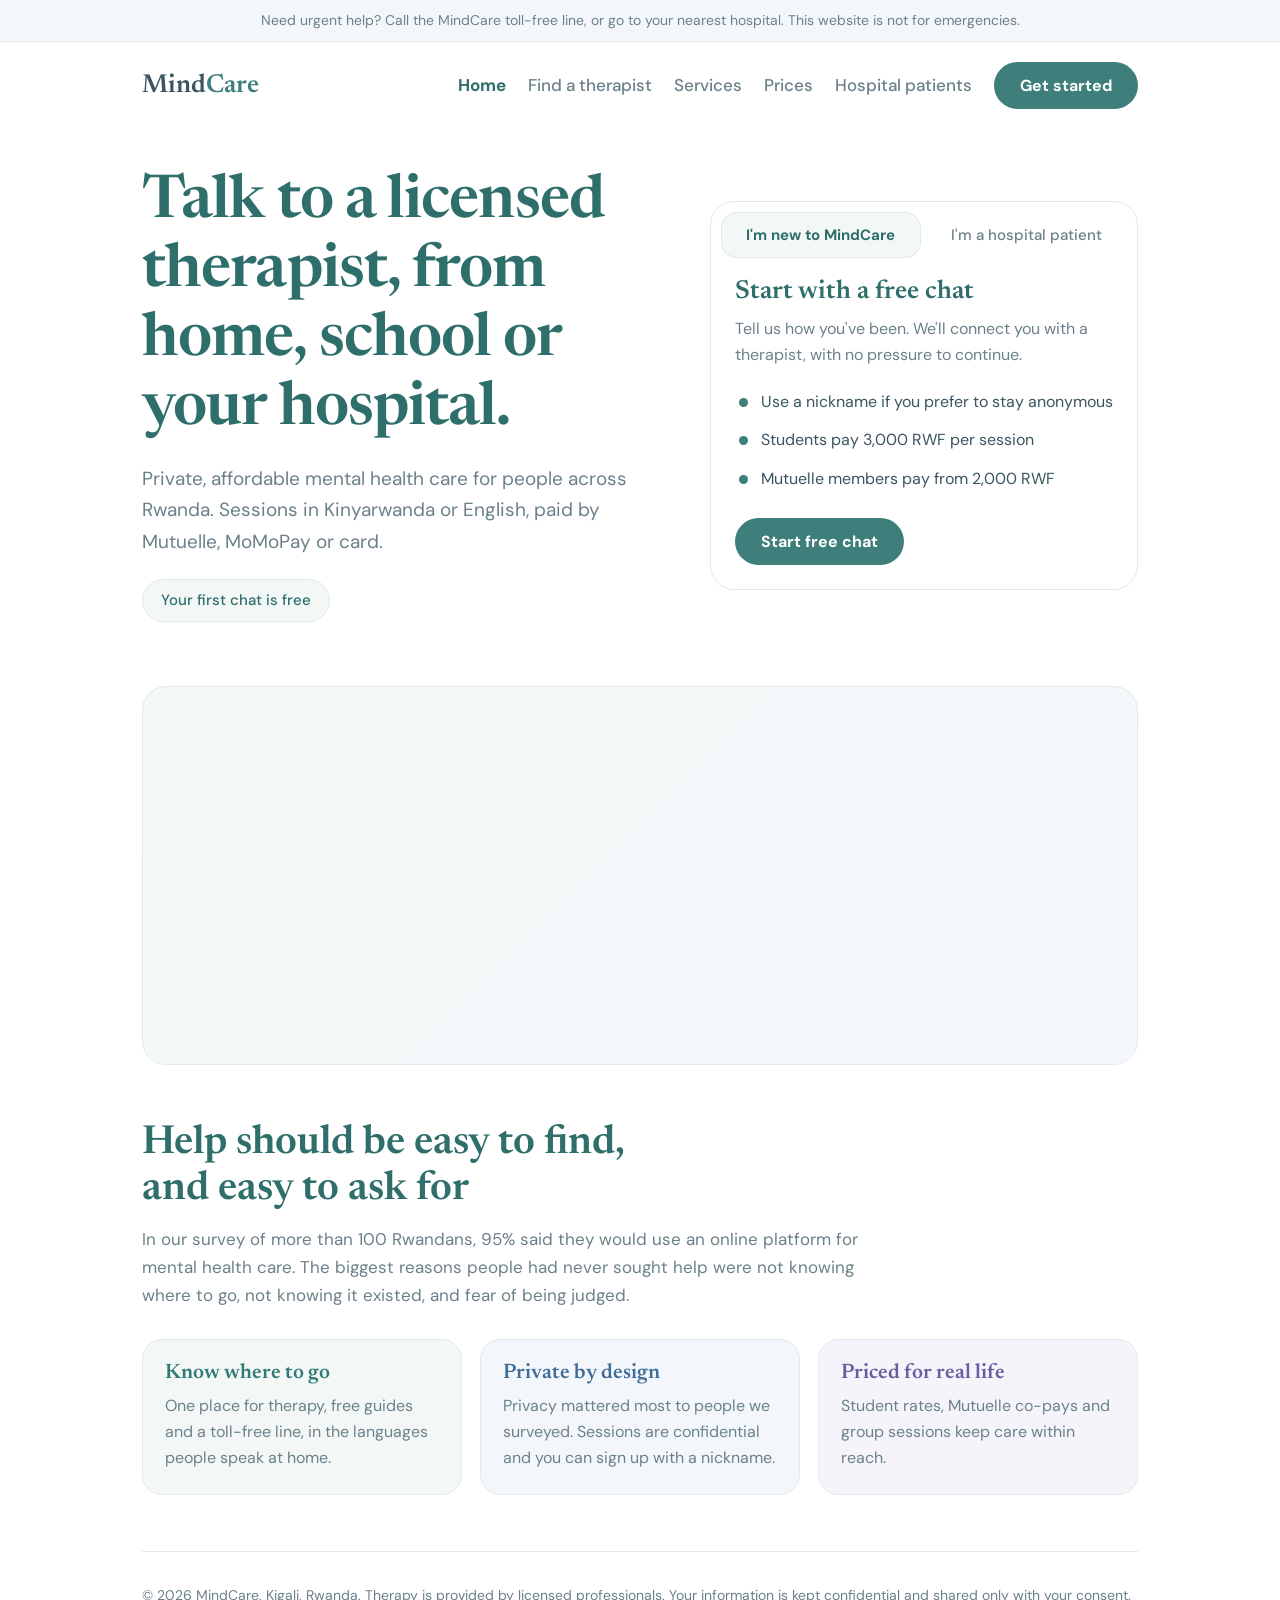
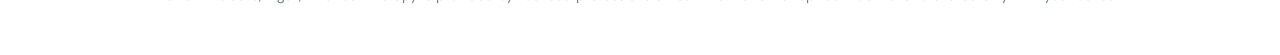
==== index.html @ 7ff75ac6 "Add files via upload" ====
<!DOCTYPE html>
<html lang="en"><head><meta charset="utf-8"><meta name="viewport" content="width=device-width, initial-scale=1">
<title>Affordable therapy in Rwanda – MindCare</title>
<link rel="stylesheet" href="https://fonts.googleapis.com/css2?family=Newsreader:opsz,wght@6..72,400;6..72,600&family=DM+Sans:wght@400;500;700&display=swap">
<link rel="stylesheet" href="styles.css"></head><body>
<div class="note">Need urgent help? Call the MindCare toll-free line, or go to your nearest hospital. This website is not for emergencies.</div>
<div class="wrap"><header><a class="logo" href="index.html">Mind<span>Care</span></a><nav><a href="index.html" aria-current="page">Home</a><a href="match.html">Find a therapist</a><a href="services.html">Services</a><a href="prices.html">Prices</a><a href="hospitals.html">Hospital patients</a><a class="btn" href="join.html">Get started</a></nav></header>
<main>

<div class="hero">
  <div>
    <h1>Talk to a licensed therapist, from home, school or your hospital.</h1>
    <p>Private, affordable mental health care for people across Rwanda. Sessions in Kinyarwanda or English, paid by Mutuelle, MoMoPay or card.</p>
    <span class="free">Your first chat is free</span>
  </div>
  <div class="paths">
    <div class="tabs" role="tablist" aria-label="Choose how you want to start">
      <button class="tab" role="tab" id="t0" aria-selected="true" aria-controls="p0" data-i="0">I'm new to MindCare</button>
      <button class="tab" role="tab" id="t1" aria-selected="false" aria-controls="p1" data-i="1">I'm a hospital patient</button>
    </div>
    <div class="panel" role="tabpanel" id="p0" aria-labelledby="t0">
      <h2>Start with a free chat</h2>
      <p>Tell us how you've been. We'll connect you with a therapist, with no pressure to continue.</p>
      <ul><li>Use a nickname if you prefer to stay anonymous</li><li>Students pay 3,000 RWF per session</li><li>Mutuelle members pay from 2,000 RWF</li></ul>
      <a class="btn" href="match.html">Start free chat</a>
    </div>
    <div class="panel" role="tabpanel" id="p1" aria-labelledby="t1" hidden>
      <h2>Continue care online</h2>
      <p>Already treated at a partner hospital? Link your patient number to keep seeing a therapist between visits, without travelling to Kigali.</p>
      <ul><li>Use a MindCare kiosk at your provincial hospital</li><li>Your care team sees notes only if you agree</li><li>Insurance and Mutuelle accepted</li></ul>
      <a class="btn" href="join.html?cat=hospital">Link my hospital</a>
    </div>
  </div>
</div>

<div class="banner"><div class="picbox"><img src="images/home.jpg" alt="Person having an online therapy session from home" onerror="this.remove()"></div></div><section>
  <h2>Help should be easy to find, and easy to ask for</h2>
  <p class="lead">In our survey of more than 100 Rwandans, 95% said they would use an online platform for mental health care. The biggest reasons people had never sought help were not knowing where to go, not knowing it existed, and fear of being judged.</p>
  <div class="grid">
    <div class="card s"><h3>Know where to go</h3><p>One place for therapy, free guides and a toll-free line, in the languages people speak at home.</p></div>
    <div class="card k"><h3>Private by design</h3><p>Privacy mattered most to people we surveyed. Sessions are confidential and you can sign up with a nickname.</p></div>
    <div class="card l"><h3>Priced for real life</h3><p>Student rates, Mutuelle co-pays and group sessions keep care within reach.</p></div>
  </div>
</section>
</main>
<footer>© 2026 MindCare, Kigali, Rwanda. Therapy is provided by licensed professionals. Your information is kept confidential and shared only with your consent.</footer></div>
<script src="script.js"></script></body></html>
---- styles.css ----
:root{--bg:#fff;--surface:#fff;--ink:#3A5560;--muted:#6B8189;--line:#E1EBEA;--accent:#3F7F7B;--head:#2F6F6B;--onaccent:#fff;--sage:#F3F8F7;--sky:#F3F7FB;--lilac:#F6F4FB;
box-sizing:border-box;padding-top:env(safe-area-inset-top,0px);padding-bottom:env(safe-area-inset-bottom,0px)}
html{color-scheme:light}
html{scroll-padding-top:env(safe-area-inset-top,0px);scroll-behavior:smooth}
*{box-sizing:border-box}
body{margin:0;background:var(--bg);color:var(--ink);font:400 17px/1.65 "DM Sans",system-ui,sans-serif}
h1,h2,h3{font-family:"Newsreader",Georgia,serif;font-weight:600;line-height:1.15;margin:0;color:var(--head)}
a{color:inherit}
:focus-visible{outline:3px solid var(--accent);outline-offset:3px}
.wrap{max-width:1040px;margin:0 auto;padding:0 22px}
.note{background:var(--sky);border-bottom:1px solid var(--line);text-align:center;padding:9px 16px;font-size:14px;color:var(--muted)}
header{display:flex;justify-content:space-between;align-items:center;padding:20px 0}
.logo{font:600 26px "Newsreader",serif;text-decoration:none}
.logo span{color:var(--accent)}
nav a{margin-left:22px;text-decoration:none;color:var(--muted);font-weight:500}
.btn{display:inline-block;background:var(--accent);color:var(--onaccent);border:0;border-radius:999px;padding:13px 26px;font:700 16px "DM Sans",sans-serif;text-decoration:none;cursor:pointer}
nav .btn{color:var(--onaccent)}
.hero{display:grid;grid-template-columns:1.1fr .9fr;gap:44px;align-items:center;padding:40px 0 64px}
.hero h1{font-size:clamp(36px,5.6vw,60px);letter-spacing:-.015em}
.hero p{color:var(--muted);max-width:46ch;margin:18px 0 0;font-size:19px}
.free{display:inline-block;margin-top:22px;background:var(--sage);border:1px solid var(--line);color:var(--head);border-radius:999px;padding:8px 18px;font-weight:500;font-size:15px}
.paths{background:var(--surface);border:1px solid var(--line);border-radius:24px;padding:10px}
.tabs{display:grid;grid-template-columns:1fr 1fr;gap:6px}
.tab{border:0;background:transparent;color:var(--muted);font:500 15px "DM Sans",sans-serif;padding:13px 8px;border-radius:16px;cursor:pointer}
.tab[aria-selected=true]{background:var(--sage);color:var(--head);font-weight:700;box-shadow:inset 0 0 0 1px var(--line)}
.panel{padding:20px 14px 14px}
.panel h2{font-size:26px}
.panel p{color:var(--muted);margin:8px 0 14px;font-size:16px}
.panel ul{padding:0;margin:0 0 20px;list-style:none}
.panel li{padding:6px 0 6px 26px;position:relative;font-size:16px}
.panel li:before{content:"";position:absolute;left:4px;top:15px;width:9px;height:9px;border-radius:50%;background:var(--accent)}
section{padding:56px 0}
section h2{font-size:clamp(28px,3.8vw,40px);max-width:22ch}
.lead{color:var(--muted);max-width:60ch;margin:12px 0 0}
.grid{display:grid;grid-template-columns:repeat(3,1fr);gap:18px;margin-top:30px}
.card{background:var(--surface);border:1px solid var(--line);border-radius:20px;padding:22px}
.card h3{font-size:21px;margin-bottom:6px}
.card p{margin:0;color:var(--muted);font-size:16px}
.card.s{background:var(--sage)}.card.k{background:var(--sky)}.card.l{background:var(--lilac)}.card.s h3{color:#2F7A74}.card.k h3{color:#3F6C99}.card.l h3{color:#6A5BA0}
.table-scroll{overflow-x:auto;margin-top:26px;background:var(--surface);border:1px solid var(--line);border-radius:20px}
table{border-collapse:collapse;width:100%;min-width:480px;font-size:16px}
th,td{text-align:left;padding:13px 18px;border-bottom:1px solid var(--line)}
tr:last-child td{border-bottom:0}
th{color:var(--muted);font-weight:500;font-size:14px}
td:nth-child(2){font-weight:700;white-space:nowrap}
.band{background:var(--lilac);border:1px solid var(--line);border-radius:28px;padding:40px;display:grid;grid-template-columns:1fr 1fr;gap:32px}
.band p{color:var(--muted);margin:10px 0 0}
.hosp{display:flex;flex-wrap:wrap;gap:10px;margin-top:12px}
.hosp span{background:var(--surface);border-radius:999px;padding:7px 16px;font-size:15px}
form{display:grid;gap:14px;max-width:520px;margin-top:26px}
label{font-weight:500;font-size:15px;display:grid;gap:6px}
small{font-weight:400;color:var(--muted)}
input,select{font:400 16px "DM Sans",sans-serif;padding:13px 14px;border:1px solid var(--line);border-radius:12px;background:var(--surface);color:var(--ink);width:100%}
#hospitalField{display:none;gap:14px}
#msg{min-height:26px;font-weight:500;color:var(--accent)}
footer{padding:32px 0 48px;color:var(--muted);font-size:14px;border-top:1px solid var(--line)}
.quiz{max-width:640px;margin-top:26px;padding:26px}.bar{height:6px;background:var(--line);border-radius:9px;overflow:hidden;margin-bottom:14px}.bar i{display:block;height:100%;width:0;background:var(--accent);transition:width .3s}#qcount{color:var(--muted);font-size:14px;margin:0}#qtext{margin-top:6px}#qhint{color:var(--muted);margin:6px 0 0;font-size:15px;min-height:22px}.opts{display:grid;gap:10px;margin:18px 0}.opt{display:flex;align-items:center;gap:12px;padding:13px 16px;border:1px solid var(--line);border-radius:14px;cursor:pointer;background:var(--surface);font-weight:400}.opt:has(input:checked){background:var(--sage);border-color:var(--accent)}.opt input{width:auto;margin:0}.row{display:flex;justify-content:space-between;gap:10px}.btn.ghost{background:transparent;color:var(--ink);border:1px solid var(--line)}.btn:disabled{opacity:.45;cursor:not-allowed}.urgent{background:var(--lilac);border:1px solid var(--line);border-radius:16px;padding:18px 20px;margin-bottom:20px}.urgent p{margin:8px 0 0}.mlist{padding-left:20px;margin:12px 0}.mlist li{margin:6px 0}
@media (max-width:820px){.hero,.band,.grid{grid-template-columns:1fr}nav a:not(.btn){display:none}.band{padding:26px}}

nav a[aria-current]{color:var(--head);font-weight:700}
.phero{display:grid;grid-template-columns:1fr 1fr;gap:36px;align-items:center;padding:32px 0 8px}
.phero h1{font-size:clamp(34px,5vw,52px)}
.phero p{color:var(--muted);margin:14px 0 0;font-size:19px;max-width:44ch}
.picbox{width:100%;aspect-ratio:4/3;border-radius:24px;overflow:hidden;background:linear-gradient(135deg,var(--sage),var(--sky));border:1px solid var(--line)}
.picbox img{width:100%;height:100%;object-fit:cover;display:block}
.banner .picbox{aspect-ratio:21/8}
@media (max-width:820px){.phero{grid-template-columns:1fr}}
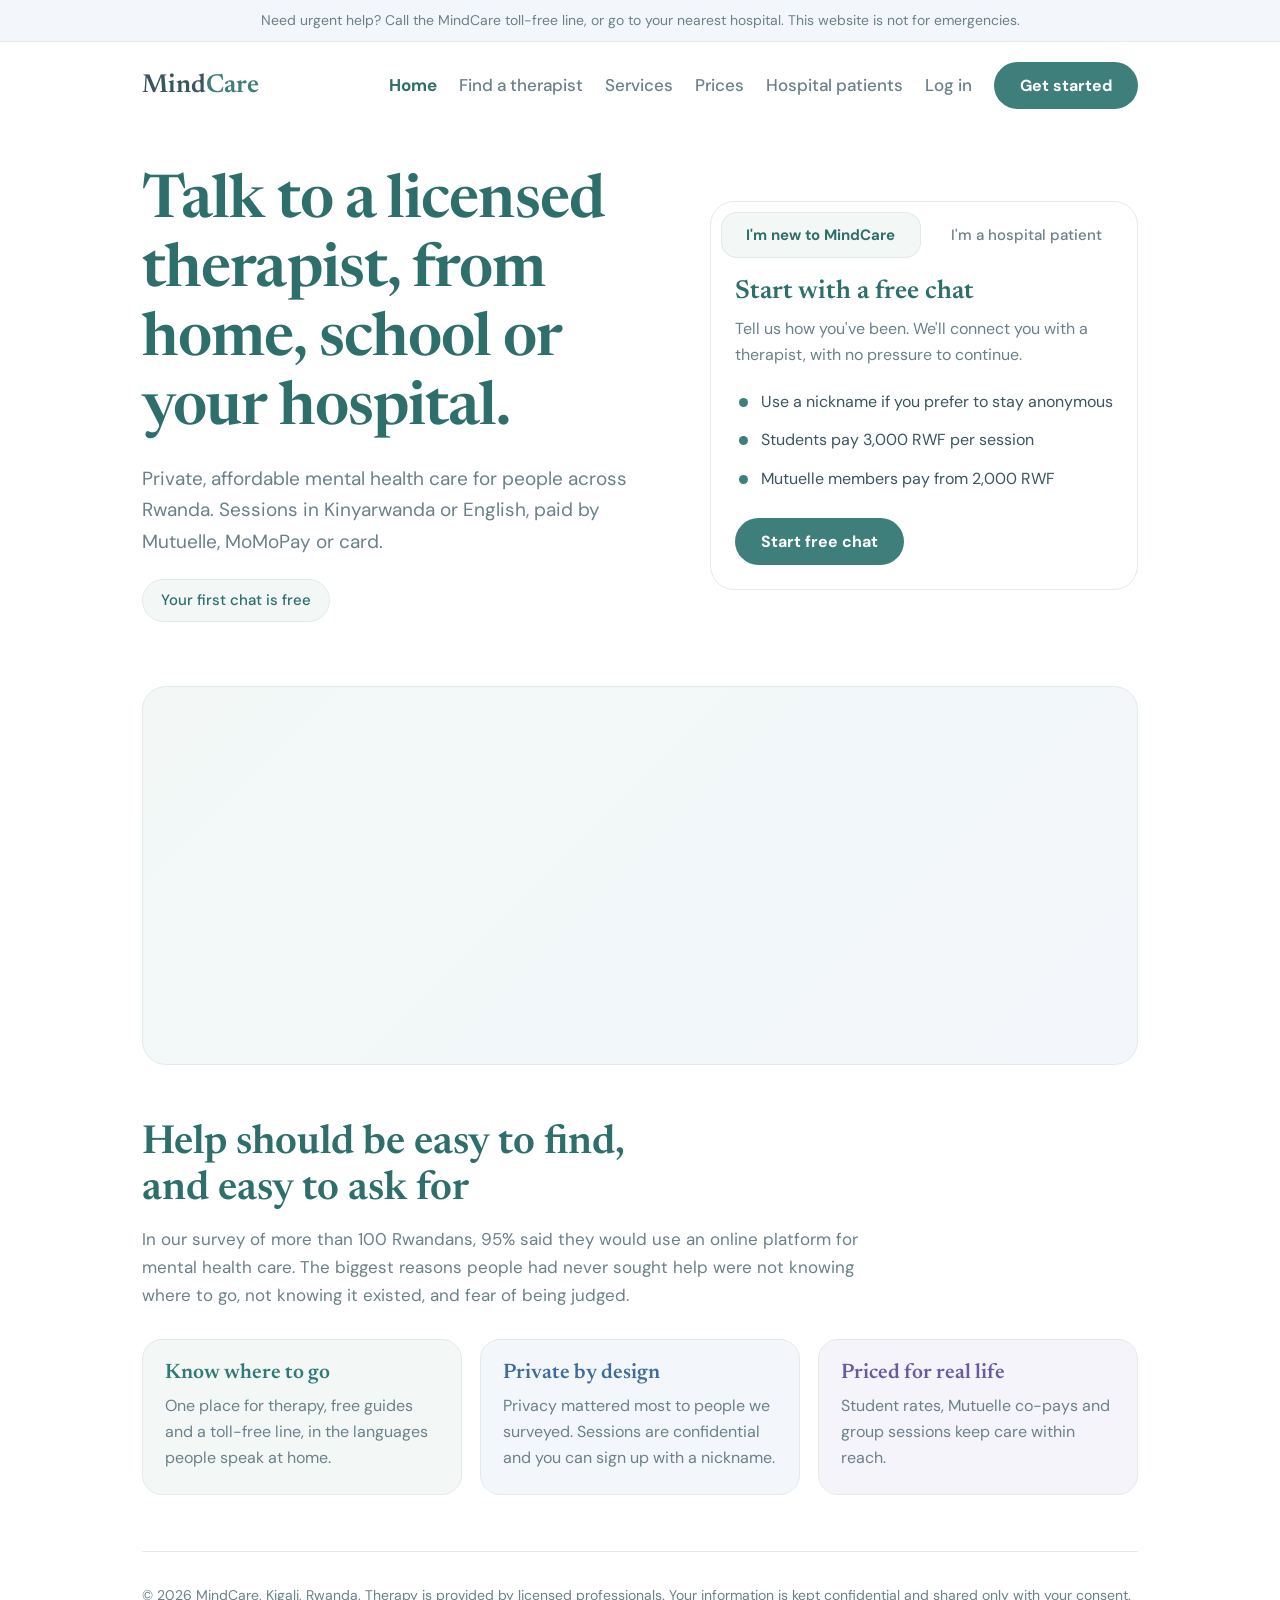
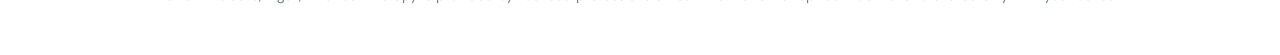
==== commit 72ed68eb: "Add files via upload" ====
--- a/index.html
+++ b/index.html
@@ -4,7 +4,7 @@
 <link rel="stylesheet" href="https://fonts.googleapis.com/css2?family=Newsreader:opsz,wght@6..72,400;6..72,600&family=DM+Sans:wght@400;500;700&display=swap">
 <link rel="stylesheet" href="styles.css"></head><body>
 <div class="note">Need urgent help? Call the MindCare toll-free line, or go to your nearest hospital. This website is not for emergencies.</div>
-<div class="wrap"><header><a class="logo" href="index.html">Mind<span>Care</span></a><nav><a href="index.html" aria-current="page">Home</a><a href="match.html">Find a therapist</a><a href="services.html">Services</a><a href="prices.html">Prices</a><a href="hospitals.html">Hospital patients</a><a class="btn" href="join.html">Get started</a></nav></header>
+<div class="wrap"><header><a class="logo" href="index.html">Mind<span>Care</span></a><nav><a href="index.html" aria-current="page">Home</a><a href="match.html">Find a therapist</a><a href="services.html">Services</a><a href="prices.html">Prices</a><a href="hospitals.html">Hospital patients</a><a href="login.html" id="navAuth">Log in</a><a class="btn" href="join.html">Get started</a></nav></header>
 <main>
 
 <div class="hero">
--- a/styles.css
+++ b/styles.css
@@ -56,7 +56,7 @@
 #msg{min-height:26px;font-weight:500;color:var(--accent)}
 footer{padding:32px 0 48px;color:var(--muted);font-size:14px;border-top:1px solid var(--line)}
 .quiz{max-width:640px;margin-top:26px;padding:26px}.bar{height:6px;background:var(--line);border-radius:9px;overflow:hidden;margin-bottom:14px}.bar i{display:block;height:100%;width:0;background:var(--accent);transition:width .3s}#qcount{color:var(--muted);font-size:14px;margin:0}#qtext{margin-top:6px}#qhint{color:var(--muted);margin:6px 0 0;font-size:15px;min-height:22px}.opts{display:grid;gap:10px;margin:18px 0}.opt{display:flex;align-items:center;gap:12px;padding:13px 16px;border:1px solid var(--line);border-radius:14px;cursor:pointer;background:var(--surface);font-weight:400}.opt:has(input:checked){background:var(--sage);border-color:var(--accent)}.opt input{width:auto;margin:0}.row{display:flex;justify-content:space-between;gap:10px}.btn.ghost{background:transparent;color:var(--ink);border:1px solid var(--line)}.btn:disabled{opacity:.45;cursor:not-allowed}.urgent{background:var(--lilac);border:1px solid var(--line);border-radius:16px;padding:18px 20px;margin-bottom:20px}.urgent p{margin:8px 0 0}.mlist{padding-left:20px;margin:12px 0}.mlist li{margin:6px 0}
-@media (max-width:820px){.hero,.band,.grid{grid-template-columns:1fr}nav a:not(.btn){display:none}.band{padding:26px}}
+@media (max-width:820px){.hero,.band,.grid{grid-template-columns:1fr}header{flex-wrap:wrap;gap:12px}nav{display:flex;flex-wrap:wrap;gap:6px 16px}nav a{margin-left:0}.band{padding:26px}}
 
 nav a[aria-current]{color:var(--head);font-weight:700}
 .phero{display:grid;grid-template-columns:1fr 1fr;gap:36px;align-items:center;padding:32px 0 8px}
@@ -66,3 +66,12 @@
 .picbox img{width:100%;height:100%;object-fit:cover;display:block}
 .banner .picbox{aspect-ratio:21/8}
 @media (max-width:820px){.phero{grid-template-columns:1fr}}
+
+.badge{display:inline-block;border-radius:999px;padding:3px 12px;font-size:13px;font-weight:700;margin-right:6px}
+.badge.u{background:#FBEDED;color:#9A4A4A}.badge.p{background:var(--sky);color:#3F6C99}.badge.a{background:var(--sage);color:var(--head)}
+.cl{background:var(--surface);border:1px solid var(--line);border-radius:18px;padding:20px;margin:14px 0}
+.cl.urg{border-color:#E7C3C3}
+.cl dl{display:grid;grid-template-columns:150px 1fr;gap:4px 14px;margin:12px 0;font-size:15px}.cl dt{color:var(--muted)}.cl dd{margin:0}
+.row2{display:flex;gap:8px;flex-wrap:wrap;margin-top:12px}.row2 input{flex:1;min-width:180px}
+.btn.sm{padding:9px 18px;font-size:14px}
+@media (max-width:600px){.cl dl{grid-template-columns:1fr}}
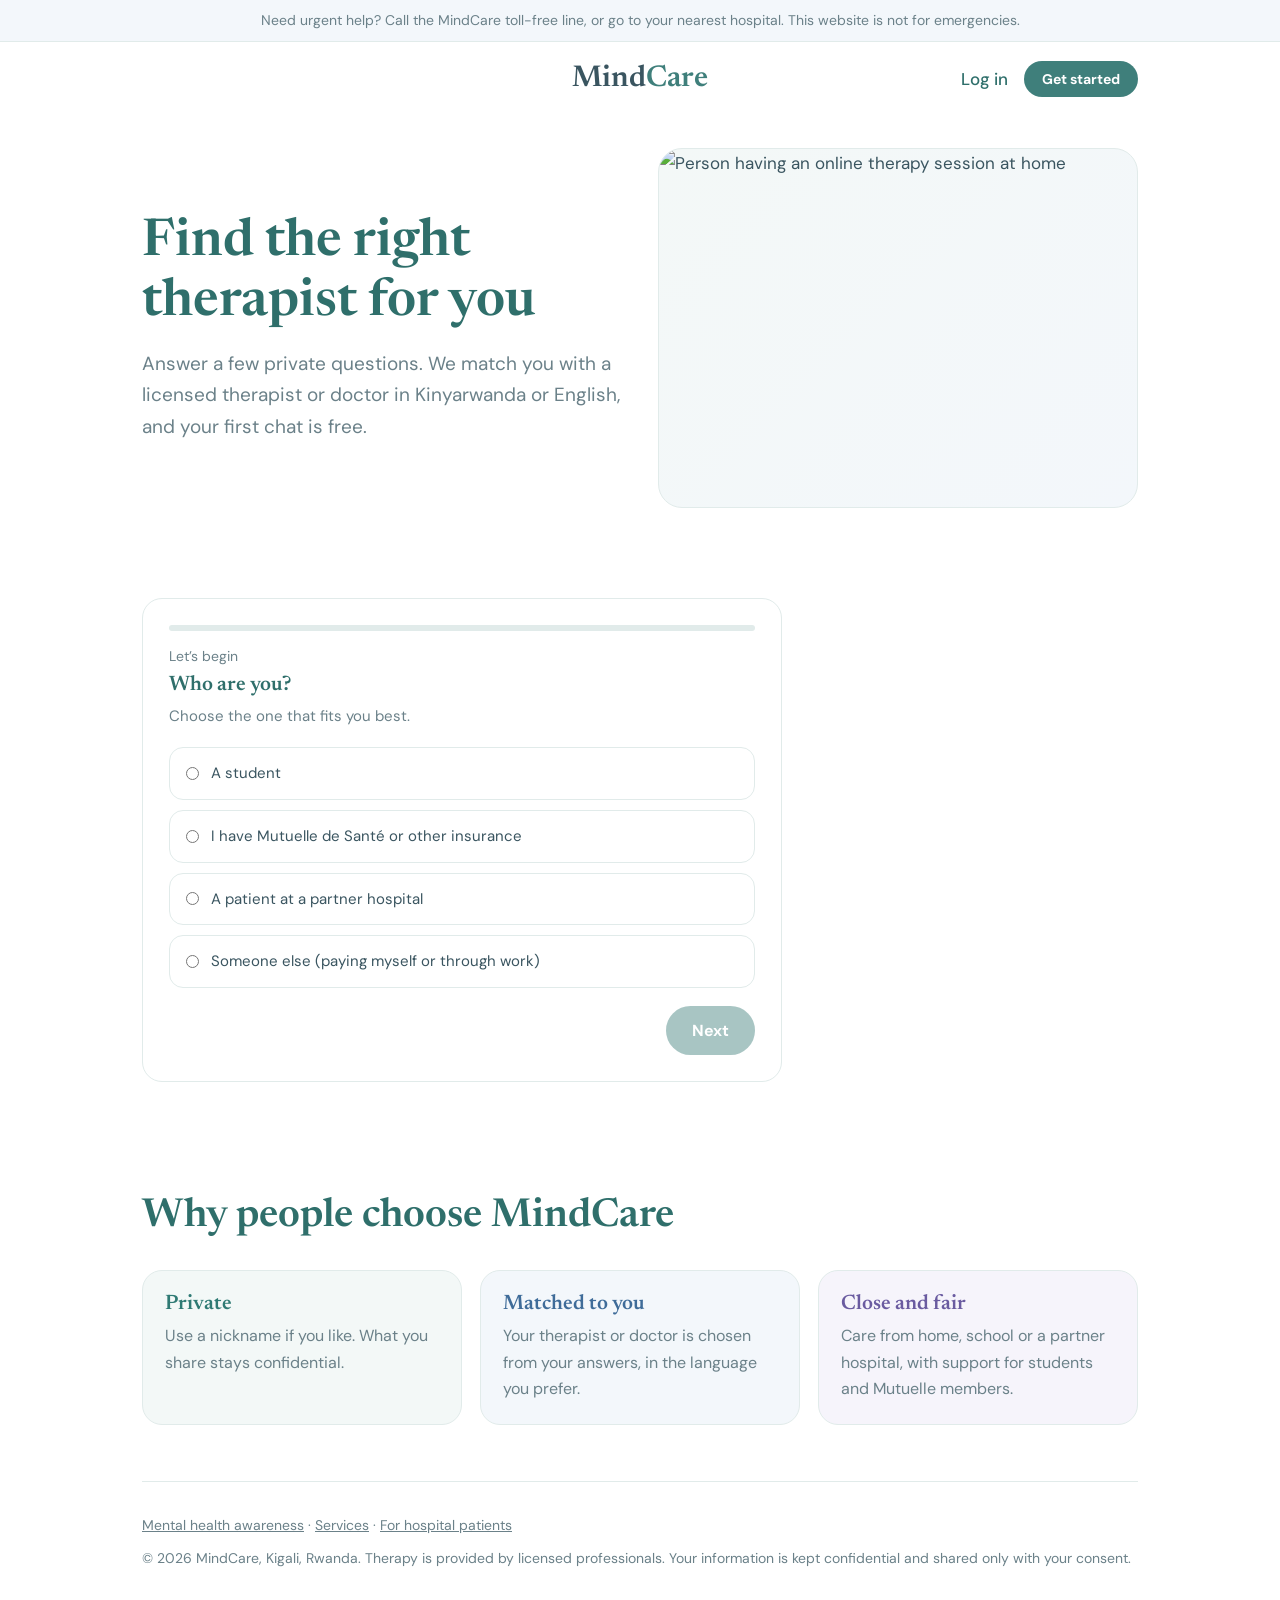
==== commit d5972bbd: "Add files via upload" ====
--- a/index.html
+++ b/index.html
@@ -1,47 +1,19 @@
 <!DOCTYPE html>
 <html lang="en"><head><meta charset="utf-8"><meta name="viewport" content="width=device-width, initial-scale=1">
-<title>Affordable therapy in Rwanda – MindCare</title>
+<title>Find your therapist – MindCare</title>
 <link rel="stylesheet" href="https://fonts.googleapis.com/css2?family=Newsreader:opsz,wght@6..72,400;6..72,600&family=DM+Sans:wght@400;500;700&display=swap">
 <link rel="stylesheet" href="styles.css"></head><body>
 <div class="note">Need urgent help? Call the MindCare toll-free line, or go to your nearest hospital. This website is not for emergencies.</div>
-<div class="wrap"><header><a class="logo" href="index.html">Mind<span>Care</span></a><nav><a href="index.html" aria-current="page">Home</a><a href="match.html">Find a therapist</a><a href="services.html">Services</a><a href="prices.html">Prices</a><a href="hospitals.html">Hospital patients</a><a href="login.html" id="navAuth">Log in</a><a class="btn" href="join.html">Get started</a></nav></header>
+<div class="wrap"><header class="top"><a class="logo" href="index.html">Mind<span>Care</span></a><div class="actions"><a href="login.html" id="navAuth">Log in</a><a class="btn sm" href="index.html#start" id="navStart">Get started</a></div></header>
 <main>
-
-<div class="hero">
-  <div>
-    <h1>Talk to a licensed therapist, from home, school or your hospital.</h1>
-    <p>Private, affordable mental health care for people across Rwanda. Sessions in Kinyarwanda or English, paid by Mutuelle, MoMoPay or card.</p>
-    <span class="free">Your first chat is free</span>
-  </div>
-  <div class="paths">
-    <div class="tabs" role="tablist" aria-label="Choose how you want to start">
-      <button class="tab" role="tab" id="t0" aria-selected="true" aria-controls="p0" data-i="0">I'm new to MindCare</button>
-      <button class="tab" role="tab" id="t1" aria-selected="false" aria-controls="p1" data-i="1">I'm a hospital patient</button>
-    </div>
-    <div class="panel" role="tabpanel" id="p0" aria-labelledby="t0">
-      <h2>Start with a free chat</h2>
-      <p>Tell us how you've been. We'll connect you with a therapist, with no pressure to continue.</p>
-      <ul><li>Use a nickname if you prefer to stay anonymous</li><li>Students pay 3,000 RWF per session</li><li>Mutuelle members pay from 2,000 RWF</li></ul>
-      <a class="btn" href="match.html">Start free chat</a>
-    </div>
-    <div class="panel" role="tabpanel" id="p1" aria-labelledby="t1" hidden>
-      <h2>Continue care online</h2>
-      <p>Already treated at a partner hospital? Link your patient number to keep seeing a therapist between visits, without travelling to Kigali.</p>
-      <ul><li>Use a MindCare kiosk at your provincial hospital</li><li>Your care team sees notes only if you agree</li><li>Insurance and Mutuelle accepted</li></ul>
-      <a class="btn" href="join.html?cat=hospital">Link my hospital</a>
-    </div>
-  </div>
-</div>
-
-<div class="banner"><div class="picbox"><img src="images/home.jpg" alt="Person having an online therapy session from home" onerror="this.remove()"></div></div><section>
-  <h2>Help should be easy to find, and easy to ask for</h2>
-  <p class="lead">In our survey of more than 100 Rwandans, 95% said they would use an online platform for mental health care. The biggest reasons people had never sought help were not knowing where to go, not knowing it existed, and fear of being judged.</p>
-  <div class="grid">
-    <div class="card s"><h3>Know where to go</h3><p>One place for therapy, free guides and a toll-free line, in the languages people speak at home.</p></div>
-    <div class="card k"><h3>Private by design</h3><p>Privacy mattered most to people we surveyed. Sessions are confidential and you can sign up with a nickname.</p></div>
-    <div class="card l"><h3>Priced for real life</h3><p>Student rates, Mutuelle co-pays and group sessions keep care within reach.</p></div>
-  </div>
-</section>
+<div class="phero"><div><h1>Find the right therapist for you</h1><p>Answer a few private questions. We match you with a licensed therapist or doctor in Kinyarwanda or English, and your first chat is free.</p></div><div class="picbox"><img src="images/home.jpg" alt="Person having an online therapy session at home" onerror="this.onerror=null;this.src='images/home.svg'"></div></div>
+<section id="start"><div class="card quiz"><div id="qbox"><div class="bar"><i id="bar"></i></div>
+<p id="qcount"></p><h3 id="qtext"></h3><p id="qhint"></p><div class="opts" id="opts"></div>
+<div class="row"><button type="button" class="btn ghost" id="back">Back</button><button type="button" class="btn" id="next" disabled>Next</button></div></div></div></section>
+<section><h2>Why people choose MindCare</h2><div class="grid">
+<div class="card s"><h3>Private</h3><p>Use a nickname if you like. What you share stays confidential.</p></div>
+<div class="card k"><h3>Matched to you</h3><p>Your therapist or doctor is chosen from your answers, in the language you prefer.</p></div>
+<div class="card l"><h3>Close and fair</h3><p>Care from home, school or a partner hospital, with support for students and Mutuelle members.</p></div></div></section>
 </main>
-<footer>© 2026 MindCare, Kigali, Rwanda. Therapy is provided by licensed professionals. Your information is kept confidential and shared only with your consent.</footer></div>
+<footer><p class="flinks"><a href="resources.html">Mental health awareness</a> · <a href="services.html">Services</a> · <a href="hospitals.html">For hospital patients</a></p>© 2026 MindCare, Kigali, Rwanda. Therapy is provided by licensed professionals. Your information is kept confidential and shared only with your consent.</footer></div>
 <script src="script.js"></script></body></html>
--- a/styles.css
+++ b/styles.css
@@ -75,3 +75,21 @@
 .row2{display:flex;gap:8px;flex-wrap:wrap;margin-top:12px}.row2 input{flex:1;min-width:180px}
 .btn.sm{padding:9px 18px;font-size:14px}
 @media (max-width:600px){.cl dl{grid-template-columns:1fr}}
+
+details{background:var(--surface);border:1px solid var(--line);border-radius:16px;padding:14px 18px;margin:10px 0}
+summary{cursor:pointer;font-weight:700;color:var(--head)}
+details p{margin:10px 0 0;color:var(--muted)}
+.stat{font:600 44px "Newsreader",serif;color:var(--head);line-height:1;margin-bottom:8px}
+.card ul{margin:8px 0 0;padding-left:20px;color:var(--muted);font-size:16px}
+
+header.top{position:relative;display:flex;justify-content:center;align-items:center;padding:22px 0}
+header.top .logo{font-size:30px}
+.actions{position:absolute;right:0;top:50%;transform:translateY(-50%);display:flex;align-items:center;gap:16px}
+.actions a:not(.btn){color:var(--head);font-weight:500;text-decoration:none}
+.flinks{margin:0 0 10px}.flinks a{color:var(--muted)}
+.mback{position:fixed;inset:0;background:rgba(43,70,80,.35);display:flex;align-items:flex-start;justify-content:center;overflow:auto;padding:24px 14px;z-index:50}
+.modal{background:#fff;border-radius:24px;max-width:560px;width:100%;padding:26px;position:relative}
+.modal .x{position:absolute;right:14px;top:8px;background:none;border:0;font-size:30px;cursor:pointer;color:var(--muted)}
+.modal h2{font-size:26px;padding-right:30px}.modal h3{font-size:19px;margin:18px 0 8px}
+.modal select,.row2 select{width:auto;flex:1}.small{font-size:14px;color:var(--muted);margin:8px 0 0}
+@media (max-width:560px){header.top{flex-direction:column;gap:10px}.actions{position:static;transform:none}}
